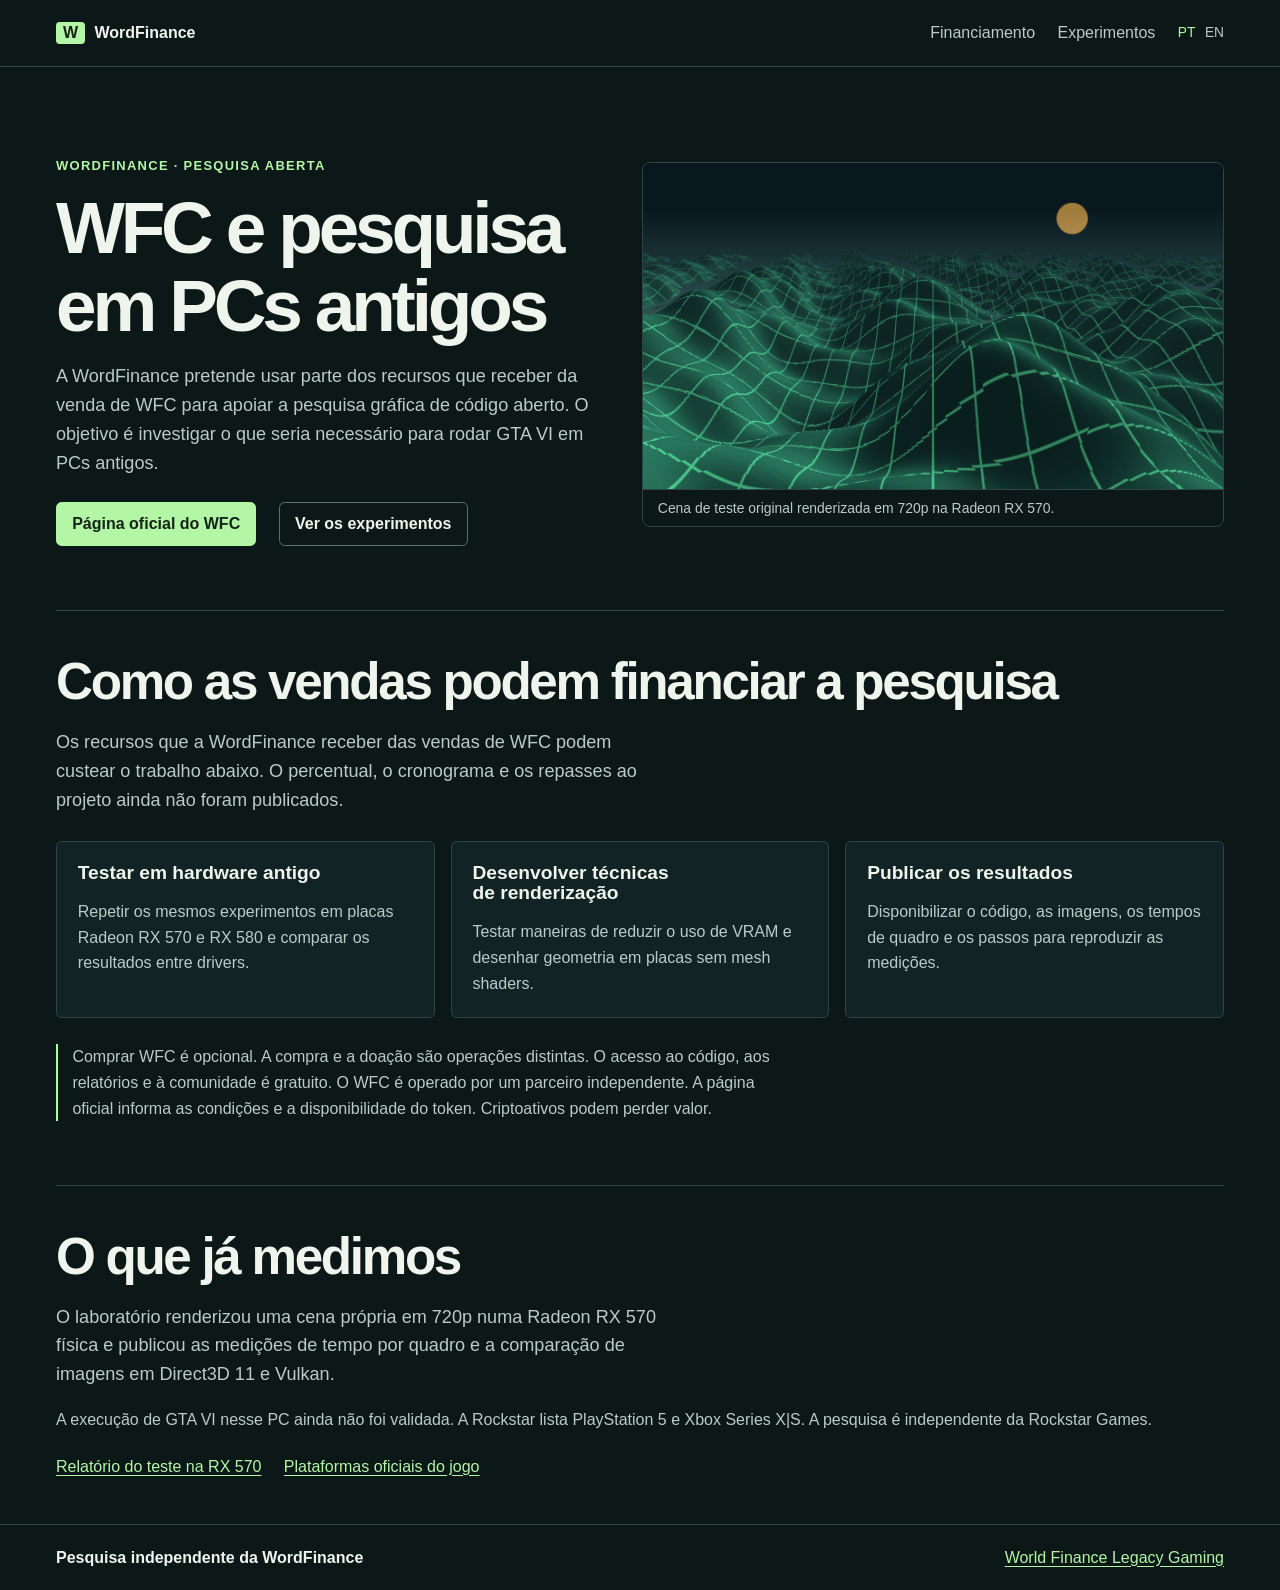
==== index.html @ 9f6f55dc "Publish the WordFinance WFC open research overview" ====
<!doctype html>
<html lang="pt-BR">
<head>
  <meta charset="utf-8">
  <meta name="viewport" content="width=device-width, initial-scale=1">
  <meta name="description" content="Como a WordFinance pretende usar recursos das vendas de WFC para apoiar pesquisa gráfica aberta em PCs antigos.">
  <meta name="theme-color" content="#0c1718">
  <title>WFC e pesquisa em PCs antigos · WordFinance</title>
  <link rel="alternate" hreflang="pt-BR" href="index.html">
  <link rel="alternate" hreflang="en" href="en.html">
  <link rel="stylesheet" href="style.css">
</head>
<body>
  <header class="topbar">
    <div class="wrap header-inner">
      <a class="brand" href="index.html"><span aria-hidden="true">W</span>WordFinance</a>
      <nav aria-label="Seções">
        <a href="#funding">Financiamento</a>
        <a href="#research">Experimentos</a>
      </nav>
      <nav class="languages" aria-label="Idioma">
        <a href="index.html" lang="pt-BR" aria-current="page">PT</a>
        <a href="en.html" lang="en">EN</a>
      </nav>
    </div>
  </header>
  <main class="wrap">
    <section class="hero">
      <div class="hero-copy">
        <p class="eyebrow">WordFinance · Pesquisa aberta</p>
        <h1>WFC e pesquisa em PCs antigos</h1>
        <p class="intro">A WordFinance pretende usar parte dos recursos que receber da venda de WFC para apoiar a pesquisa gráfica de código aberto. O objetivo é investigar o que seria necessário para rodar GTA VI em PCs antigos.</p>
        <div class="actions">
          <a class="button primary" href="https://wordfinance.org/wfc.html">Página oficial do WFC</a>
          <a class="button" href="#research">Ver os experimentos</a>
        </div>
      </div>
      <figure>
        <img src="terrain.png" width="1280" height="720" alt="Terreno procedural quadriculado em verde sob um sol âmbar">
        <figcaption>Cena de teste original renderizada em 720p na Radeon RX 570.</figcaption>
      </figure>
    </section>
    <section id="funding" class="section">
      <h2>Como as vendas podem financiar a pesquisa</h2>
      <p class="intro">Os recursos que a WordFinance receber das vendas de WFC podem custear o trabalho abaixo. O percentual, o cronograma e os repasses ao projeto ainda não foram publicados.</p>
      <div class="fund-grid">
        <article>
          <h3>Testar em hardware antigo</h3>
          <p>Repetir os mesmos experimentos em placas Radeon RX 570 e RX 580 e comparar os resultados entre drivers.</p>
        </article>
        <article>
          <h3>Desenvolver técnicas de renderização</h3>
          <p>Testar maneiras de reduzir o uso de VRAM e desenhar geometria em placas sem mesh shaders.</p>
        </article>
        <article>
          <h3>Publicar os resultados</h3>
          <p>Disponibilizar o código, as imagens, os tempos de quadro e os passos para reproduzir as medições.</p>
        </article>
      </div>
      <p class="terms">Comprar WFC é opcional. A compra e a doação são operações distintas. O acesso ao código, aos relatórios e à comunidade é gratuito. O WFC é operado por um parceiro independente. A página oficial informa as condições e a disponibilidade do token. Criptoativos podem perder valor.</p>
    </section>
    <section id="research" class="section">
      <h2>O que já medimos</h2>
      <p class="intro">O laboratório renderizou uma cena própria em 720p numa Radeon RX 570 física e publicou as medições de tempo por quadro e a comparação de imagens em Direct3D 11 e Vulkan.</p>
      <p>A execução de GTA VI nesse PC ainda não foi validada. A Rockstar lista PlayStation 5 e Xbox Series X|S. A pesquisa é independente da Rockstar Games.</p>
      <div class="actions">
        <a href="https://github.com/luizendIA/worldfinance-legacy-gaming/tree/d288cb43385b4bf4daf70ef97229e062dba3eb62/benchmarks/vulkan-rx570">Relatório do teste na RX 570</a>
        <a href="https://www.rockstargames.com/VI/out-now">Plataformas oficiais do jogo</a>
      </div>
    </section>
  </main>
  <footer class="topbar">
    <div class="wrap footer-inner"><strong>Pesquisa independente da WordFinance</strong><a href="https://luizendia.github.io/worldfinance-legacy-gaming/">World Finance Legacy Gaming</a></div>
  </footer>
</body>
</html>
---- style.css ----
:root {
  color-scheme: dark;
  font-family: "Instrument Sans", "Segoe UI", sans-serif;
  color: #eff5ed;
  background: #0c1718;
  --muted: #bbcbc7;
  --line: #2e4643;
  --accent: #b3f6a6;
}
* { box-sizing: border-box; }
body { margin: 0; }
a { color: var(--accent); text-underline-offset: .2em; }
a:focus-visible { outline: 2px solid #ffcc76; outline-offset: 5px; }
.wrap { width: min(100% - 3rem, 73rem); margin: 0 auto; }
.topbar { border-block-end: 1px solid var(--line); }
.header-inner, .footer-inner, .actions, nav {
  display: flex;
  align-items: center;
  flex-wrap: wrap;
  gap: .85rem 1.4rem;
}
.header-inner, .footer-inner { min-height: 4.1rem; padding-block: .8rem; }
.header-inner nav:first-of-type { margin-inline-start: auto; }
nav a { color: var(--muted); text-decoration: none; }
nav a:hover, nav a[aria-current="page"] { color: var(--accent); }
.languages { font-size: .86rem; gap: .6rem; }
.brand { display: flex; align-items: center; gap: .6rem; color: inherit; font-weight: 750; text-decoration: none; }
.brand span { background: var(--accent); color: #152418; padding: .11rem .43rem; border-radius: .23rem; }
.hero { display: grid; grid-template-columns: 1fr 1.08fr; gap: 3rem; align-items: center; padding-block: 4.75rem 4rem; }
.eyebrow {
  color: var(--accent);
  font-size: .81rem;
  font-weight: 750;
  text-transform: uppercase;
  letter-spacing: .1em;
}
h1, h2, h3 { margin: 0; line-height: 1.06; text-wrap: balance; }
h1 { font-size: clamp(2.6rem, 5.7vw, 5rem); letter-spacing: -.057em; }
h2 { font-size: clamp(2rem, 4vw, 3.25rem); letter-spacing: -.045em; }
h3 { font-size: 1.2rem; }
p { color: var(--muted); line-height: 1.6; }
.intro { font-size: 1.13rem; max-width: 61ch; }
.actions { margin-block-start: 1.55rem; }
.button {
  min-height: 2.75rem;
  display: inline-flex;
  align-items: center;
  border: 1px solid #55716a;
  border-radius: .35rem;
  color: inherit;
  padding: .55rem .95rem;
  font-weight: 700;
  text-decoration: none;
}
.button:hover { border-color: var(--accent); }
.primary { color: #152418; background: var(--accent); border-color: var(--accent); }
.primary:hover { background: #caffbe; }
figure { margin: 0; overflow: hidden; border: 1px solid var(--line); border-radius: .5rem; }
figure img { display: block; width: 100%; height: auto; }
figcaption { border-top: 1px solid var(--line); padding: .65rem .9rem; font-size: .87rem; color: var(--muted); }
.section { border-block-start: 1px solid var(--line); padding-block: 2.75rem 3rem; }
.fund-grid { display: grid; grid-template-columns: repeat(3, minmax(0, 1fr)); gap: 1rem; margin-block: 1.65rem; }
.fund-grid article { padding: 1.3rem; border: 1px solid var(--line); border-radius: .35rem; background: #112324; }
article p { margin-block-end: 0; }
.terms { max-width: 82ch; padding-inline-start: .9rem; border-inline-start: 2px solid var(--accent); }
.footer-inner { justify-content: space-between; }
footer.topbar { border-block-start: 1px solid var(--line); border-block-end: none; }
@media (max-width: 740px) {
  .wrap { width: min(100% - 2rem, 41rem); }
  .hero, .fund-grid { grid-template-columns: 1fr; gap: 1.25rem; }
  .hero { padding-block: 2.5rem; }
  .section { padding-block: 2rem; }
  .header-inner nav:first-of-type { order: 3; width: 100%; margin-inline-start: 0; }
  .languages { margin-inline-start: auto; }
}
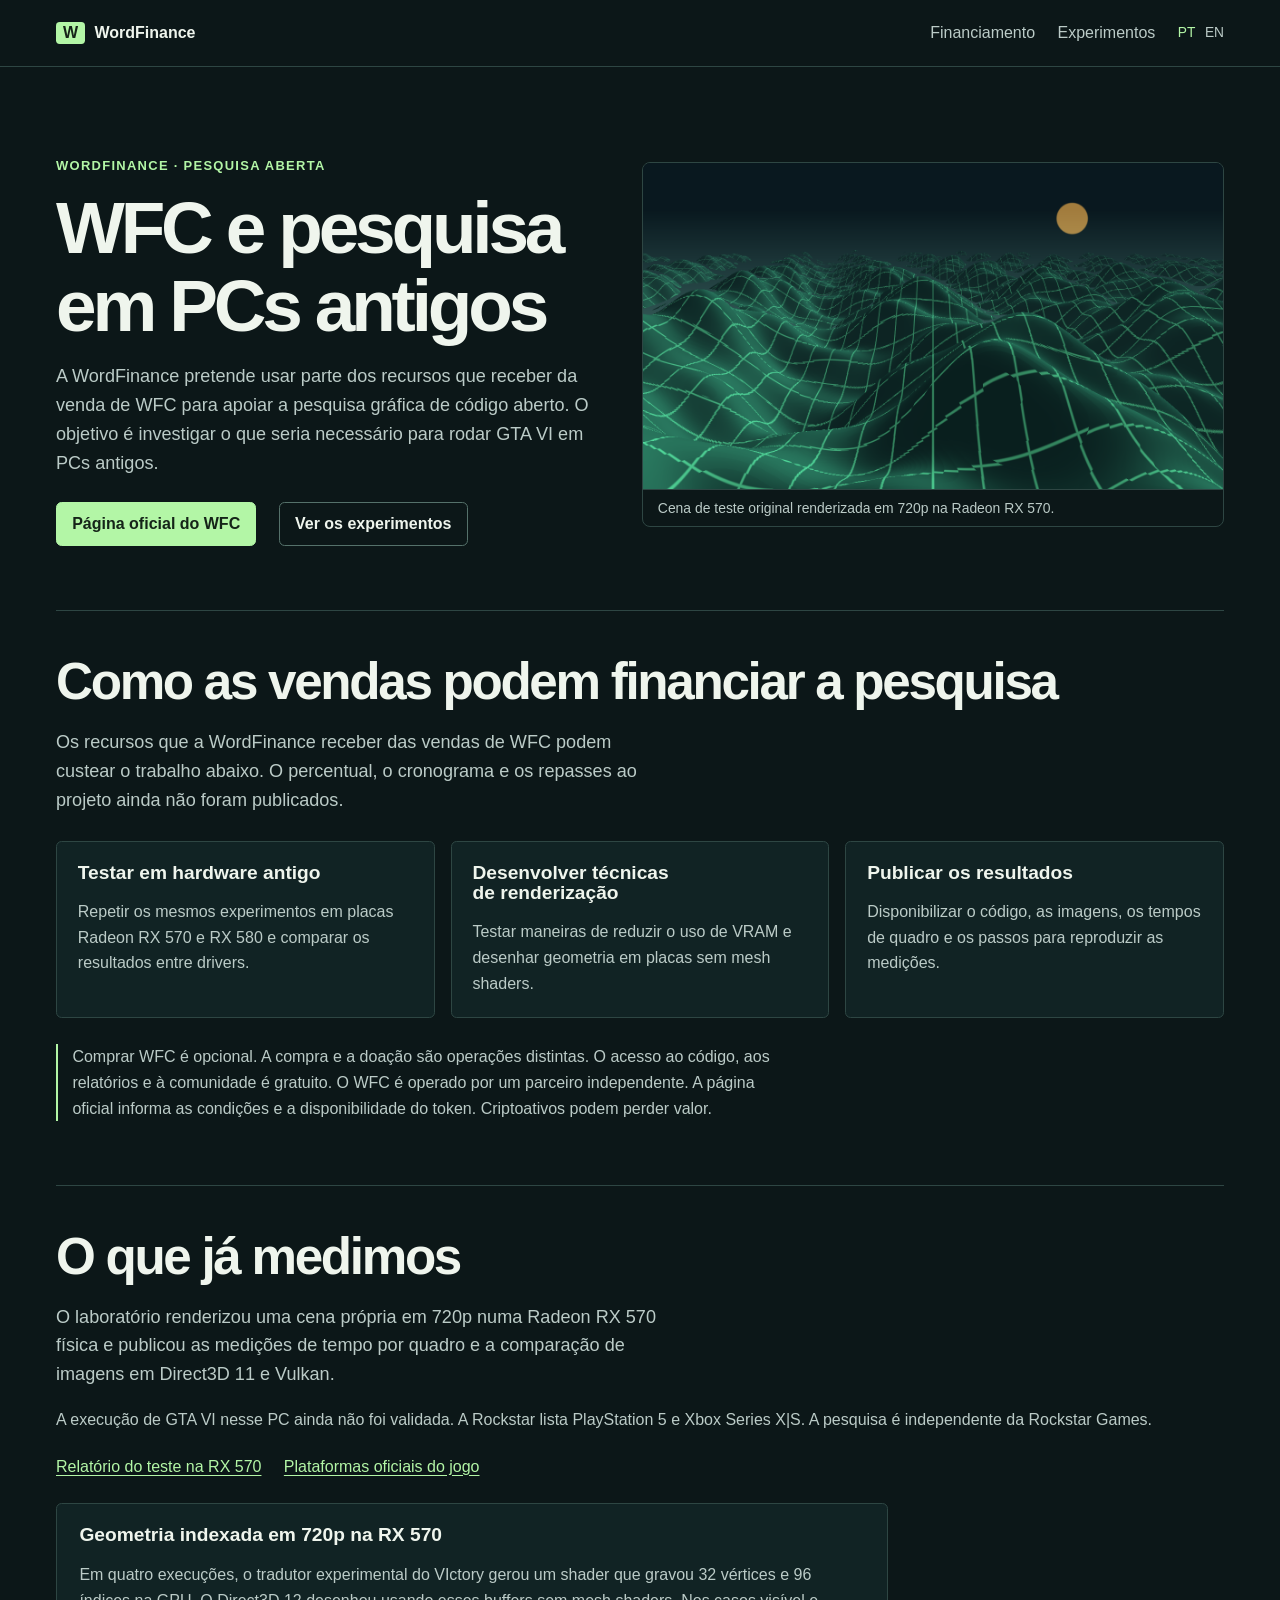
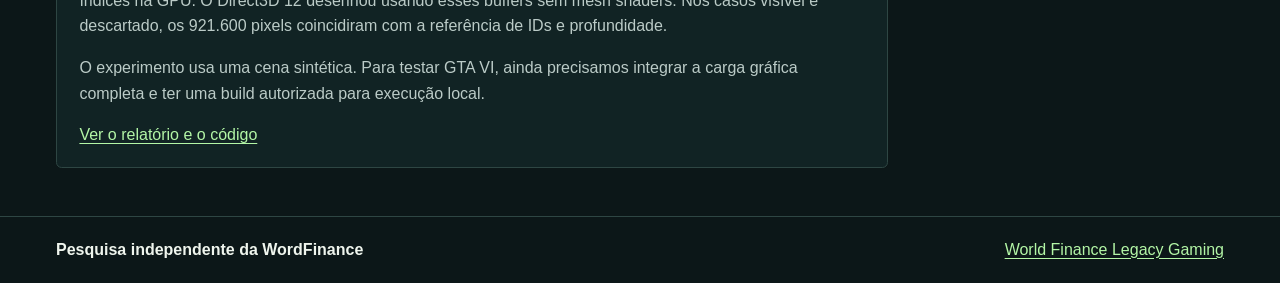
==== commit 3e9c7fb9: "Publish the RX 570 indexed geometry translation result" ====
--- a/index.html
+++ b/index.html
@@ -67,6 +67,12 @@
         <a href="https://github.com/luizendIA/worldfinance-legacy-gaming/tree/d288cb43385b4bf4daf70ef97229e062dba3eb62/benchmarks/vulkan-rx570">Relatório do teste na RX 570</a>
         <a href="https://www.rockstargames.com/VI/out-now">Plataformas oficiais do jogo</a>
       </div>
+      <article class="research-update">
+        <h3>Geometria indexada em 720p na RX 570</h3>
+        <p>Em quatro execuções, o tradutor experimental do VIctory gerou um shader que gravou 32 vértices e 96 índices na GPU. O Direct3D 12 desenhou usando esses buffers sem mesh shaders. Nos casos visível e descartado, os 921.600 pixels coincidiram com a referência de IDs e profundidade.</p>
+        <p>O experimento usa uma cena sintética. Para testar GTA VI, ainda precisamos integrar a carga gráfica completa e ter uma build autorizada para execução local.</p>
+        <p><a href="https://github.com/luizendIA/worldfinance-legacy-gaming/tree/4fadaaf1ba8e3a71deb405adce9e493483103284/benchmarks/victory-geometry-buffers">Ver o relatório e o código</a></p>
+      </article>
     </section>
   </main>
   <footer class="topbar">
--- a/style.css
+++ b/style.css
@@ -65,6 +65,15 @@
 .terms { max-width: 82ch; padding-inline-start: .9rem; border-inline-start: 2px solid var(--accent); }
 .footer-inner { justify-content: space-between; }
 footer.topbar { border-block-start: 1px solid var(--line); border-block-end: none; }
+.research-update {
+  max-width: 52rem;
+  padding: 1.2rem 1.4rem;
+  margin-block-start: 1.7rem;
+  background: #112324;
+  border: 1px solid var(--line);
+  border-radius: .35rem;
+}
+.research-update h3 { line-height: 1.2; }
 @media (max-width: 740px) {
   .wrap { width: min(100% - 2rem, 41rem); }
   .hero, .fund-grid { grid-template-columns: 1fr; gap: 1.25rem; }
